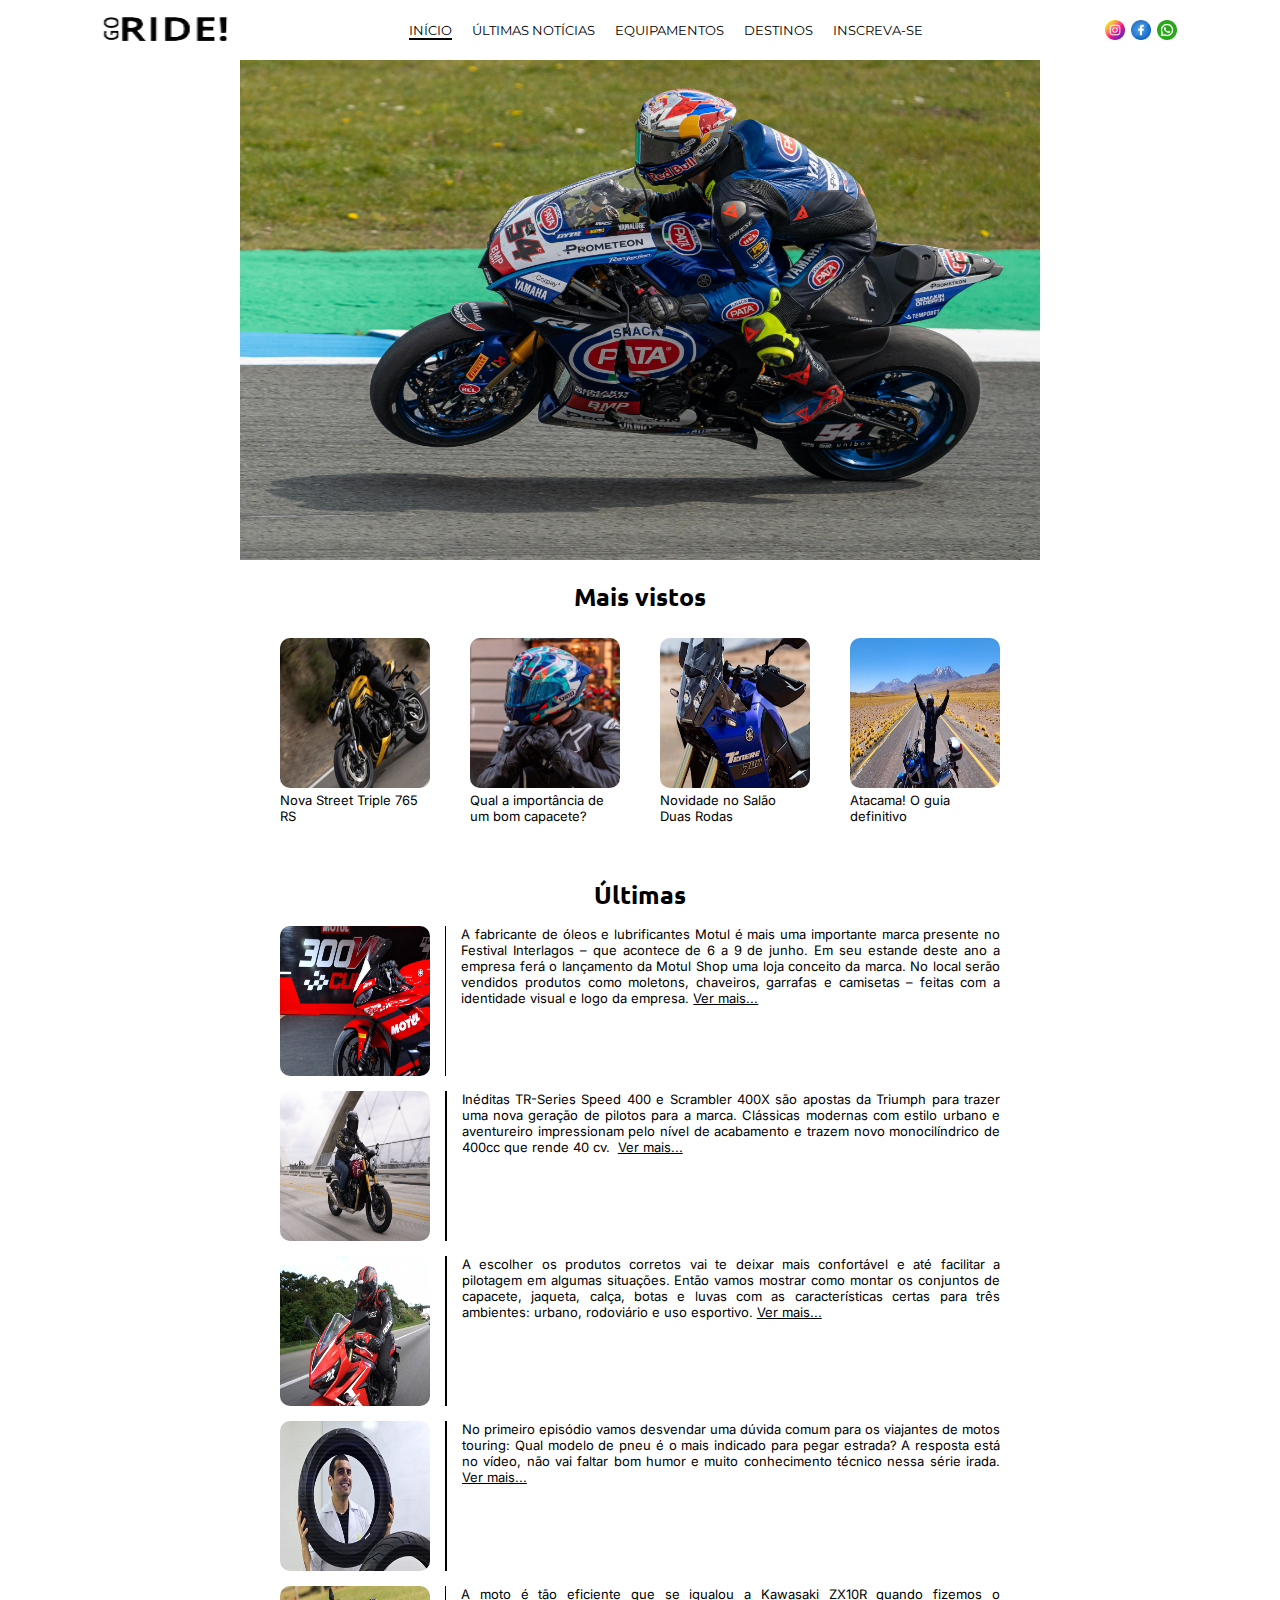
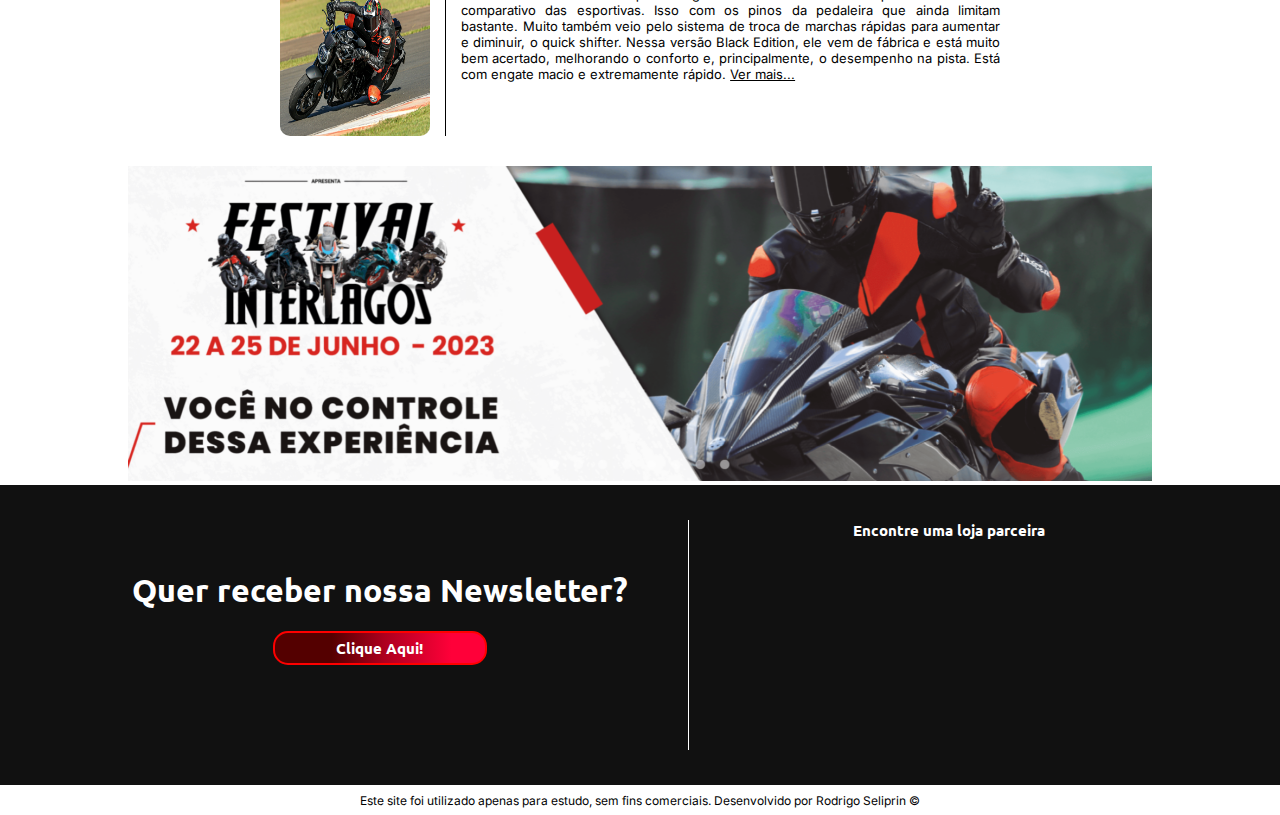
==== index.html @ 5e097d1b "Initial commit" ====
<!DOCTYPE html>
<html lang="pt-br">

<head>
    <meta charset="UTF-8">
    <meta name="viewport" content="width=device-width, initial-scale=1.0">
    <link rel="shortcut icon" href="/assets/images/logo.png" />
    <link rel="stylesheet" href="/style/index.css">
    <title>GoRide!</title>
</head>

<body>

    <header>
        <a href="/index.html"><img id="logo" src="/assets/images/logo.png" alt="logo"></a>
        <nav>
            <ul>
                <li><a href="/index.html" class="active">INÍCIO</a></li>
                <li><a href="/pages/latest.html">ÚLTIMAS NOTÍCIAS</a></li>
                <li><a href="/pages/equipment.html">EQUIPAMENTOS</a></li>
                <li><a href="/pages/destinations.html">DESTINOS</a></li>
                <li><a href="/pages/subscribe.html">INSCREVA-SE</a></li>
            </ul>
        </nav>
        <div class="social-media">
            <a href="#"><img src="/assets/images/icon_instagram.png" alt="instagram"></a>
            <a href="#"><img src="/assets/images/icon_facebook.png" alt="facebook"></a>
            <a href="#"><img src="/assets/images/icon_whatsapp.png" alt="whatsapp"></a>
        </div>
        <div class="menu-mobile">
            <img src="/assets/images/menu_mobile.png" alt="menu">
        </div>
    </header>
    <main>

        <section class="banner">
            <img src="/assets/images/banner_superbike.jpg" alt="Banner">
        </section>

        <section class="primeira-principal">
            <h1>Mais vistos</h1>
            <div id="bloco1" class="primeira-cards">
                <div class="card">
                    <img src="/assets/images/street_triple.jpg" alt="Street Triple">
                    <a href="/pages/latest.html"><p>Nova Street Triple 765 RS</p></a>
                </div>
                <div id="bloco1" class="card">
                    <img src="/assets/images/helmet_shoei.jpg" alt="Helmet Shoei">
                    <a href="/pages/equipment.html"><p>Qual a importância de um bom capacete?</p></a>
                </div>
                <div id="bloco2" class="card">
                    <img src="/assets/images/yamaha_tenere1.jpg" alt="Yamaha Tenere">
                    <a href="/pages/latest.html"><p>Novidade no Salão Duas Rodas</p></a>
                </div>
                <div id="bloco2" class="card">
                    <img src="/assets/images/destino_atacama.jpg" alt="Atacama">
                    <a href="/pages/destinations.html"><p>Atacama! O guia definitivo</p></a>
                </div>
            </div>
        </section>

        <section class="segunda-principal">
            <h1>Últimas</h1>
            <div class="segunda-cards">
                <div class="card-ultimas">
                    <img src="/assets/images/motul_ducati.jpg" alt="Ducati Motul">
                    <div class="linha-divisoria"></div>
                    <p>A fabricante de óleos e lubrificantes Motul é mais uma importante marca
                        presente no Festival Interlagos – que acontece de 6 a 9 de junho.
                        Em seu estande deste ano a empresa ferá o lançamento da Motul Shop uma
                        loja conceito da marca. No local serão vendidos produtos como moletons,
                        chaveiros, garrafas e camisetas – feitas com a identidade visual e logo
                        da empresa. <a href="/pages/latest.html">Ver mais...</a></p>
                </div>
                <div class="card-ultimas">
                    <img src="/assets/images/speed_quatrocentos.jpg" alt="Speed 400">
                    <div class="linha-divisoria"></div>
                    <p>Inéditas TR-Series Speed 400 e Scrambler 400X são apostas da Triumph para trazer uma nova
                        geração de pilotos para a marca. Clássicas modernas com estilo urbano e aventureiro
                        impressionam pelo nível de acabamento e trazem novo monocilíndrico de 400cc que rende 40 cv.  <a
                            href="/pages/latest.html">Ver mais...</a></p>
                </div>
                <div class="card-ultimas">
                    <img src="/assets/images/cbr_equipamento.jpg" alt="Cbr Equipamento">
                    <div class="linha-divisoria"></div>
                    <p>A escolher os produtos corretos vai te deixar mais confortável e até facilitar a pilotagem em
                        algumas situações. Então vamos mostrar como montar os conjuntos de capacete,
                        jaqueta, calça, botas e luvas com as características certas para três ambientes:
                        urbano, rodoviário e uso esportivo. <a href="/pages/equipment.html">Ver mais...</a></p>
                </div>
                <div class="card-ultimas">
                    <img src="/assets/images/durval_pneus.jpg" alt="Durval Pneus">
                    <div class="linha-divisoria"></div>
                    <p>No primeiro episódio vamos desvendar uma dúvida comum para os viajantes de motos touring:
                        Qual modelo de pneu é o mais indicado para pegar estrada? A resposta está no vídeo,
                        não vai faltar bom humor e muito conhecimento técnico nessa série irada. <a href="/pages/equipment.html">Ver
                            mais...</a></p>
                </div>
                <div class="card-ultimas">
                    <img src="/assets/images/cb_black.jpg" alt="Cb 1000 black">
                    <div class="linha-divisoria"></div>
                    <p>A moto é tão eficiente que se igualou a Kawasaki ZX10R quando fizemos o comparativo das
                        esportivas. Isso com os pinos da pedaleira que ainda limitam bastante. Muito também veio pelo
                        sistema de troca de marchas rápidas para aumentar e diminuir, o quick shifter.
                        Nessa versão Black Edition, ele vem de fábrica e está muito bem acertado, melhorando o conforto
                        e,
                        principalmente, o desempenho na pista. Está com engate macio e extremamente rápido.
                        <a href="/pages/latest.html">Ver mais...</a>
                    </p>
                </div>
            </div>
        </section>

        <section class="anuncio-principal">
            <div class="festival-interlagos">
                <a href="https://moto.festivalinterlagos.com.br/" target="_blank"><img src="/assets/images/festival_interlagos.png" alt="Festival Interlagos"></a>
            </div>
        </section>

    </main>
    <footer>
        <section class="conteudo-footer">
            <div class="lado-esquerdo">
                <h1>Quer receber nossa Newsletter?</h1>
                <a href="/pages/subscribe.html"><h1 class="btn-footer">Clique Aqui!</h1></a>
            </div>

            <div class="linha-divisoria2"></div>
            <div class="lado-direito">
                <h1>Encontre uma loja parceira</h1>
                <iframe
                    src="https://www.google.com/maps/embed?pb=!1m18!1m12!1m3!1d3464.9139925303493!2d-53.720497223685484!3d-29.722250516411894!2m3!1f0!2f0!3f0!3m2!1i1024!2i768!4f13.1!3m3!1m2!1s0x9503b5e746b1eaeb%3A0x56e8d3ad477aa41!2sCol%C3%A9gio%20Polit%C3%A9cnico%20-%20UFSM!5e0!3m2!1spt-BR!2sbr!4v1719431964272!5m2!1spt-BR!2sbr"
                    width="400" height="200" style="border:0; border-radius: 10px;" allowfullscreen="" loading="lazy"
                    ferrerpolicy="no-referrer-when-downgrade"></iframe>
            </div>
        </section>
    </footer>
    <section>
        <div class="copyright">
            <p>Este site foi utilizado apenas para estudo, sem fins comerciais.
                Desenvolvido por Rodrigo Seliprin ©</p>
        </div>
    </section>
    <script src="/script/script.js"></script>
</body>

</html>
---- style/index.css ----
@import url('https://fonts.googleapis.com/css2?family=Montserrat:ital,wght@0,100..900;1,100..900&display=swap');
@import url('https://fonts.googleapis.com/css2?family=Ubuntu:ital,wght@0,300;0,400;0,500;0,700;1,300;1,400;1,500;1,700&display=swap');
@import url('https://fonts.googleapis.com/css2?family=Inter:wght@100..900&display=swap');

* {
    margin: 0;
    padding: 0;
}

header {
    width: 100%;
    height: 60px;
    background-color: #FFFFFF;
    display: flex;
    align-items: center;
    font-family: "Montserrat", sans-serif;
    font-size: 13px;
}

#logo {
    margin-left: 100px;
    width: 130px;
    height: 30px;
}

nav {
    width: 100%;
    display: flex;
    justify-content: center;
}

ul {
    display: flex;
}

li {
    list-style-type: none;
    margin: 10px;
}

a {
    color: black;
}

li > a:hover {
    opacity: 20%;
}

nav ul li a.active {
    text-decoration: underline;
    text-decoration-thickness: 2px;
    text-underline-offset: 3px; 
}

nav ul li a {
    text-decoration: none;
}

.menu-mobile {
    display: none;
}

.social-media {
    display: flex;
    margin-right: 100px;
}

.social-media {
    display: flex;
    align-items: center;
}

.social-media > a {
    width: 20px;
    height: 20px;
    margin: 3px;
}

.social-media > a:hover{
    opacity: 20%;
}

.banner {
    width: 800px;
    height: 500px;
    margin: 0 auto;
}

.banner > img {
    width: 100%;
    height: 500px;
}

.primeira-principal {
    width: 800px;
    margin: 0 auto;
    
}

.primeira-principal > h1 {
    text-align: center;
    margin-top: 20px;
    font-family: "Ubuntu", sans-serif;
    font-size: 25px;
}

.primeira-cards {
    width: 800px;
    display: flex;
    flex-wrap: wrap;
    justify-content: space-evenly;
}

.card {
    width: 150px;
    height: 150px;
    margin-top: 25px;
}

.card > a {
    font-family: "Inter", sans-serif;
    font-size: 13px;
    text-decoration: none;
}

.card > img {
    width: 150px;
    height: 150px;
    border-radius: 10px;
}

.segunda-principal {
    width: 800px;
    margin: 0 auto;
}

.segunda-principal > h1 {
    text-align: center;
    margin-top: 90px;
    font-family: "Ubuntu", sans-serif;
    font-size: 25px;
}

.card-ultimas {
    display: flex;
    margin: 15px 40px 15px 40px;
}

.card-ultimas > p {
    font-family: "Inter", sans-serif;
    font-size: 13px;
    text-align: justify;
    
}

.card-ultimas > img {
    width: 150px;
    height: 150px;
    border-radius: 10px;
}

.linha-divisoria {
    width: 6px;
    background-color: #000000; 
    margin: 0 15px; 
}

.anuncio-principal {
    display: flex;
    justify-content: center;
    margin-top: 30px;
}

.festival-interlagos > a, img {
    width: 100%;
}

footer {
    width: 100%;
    background-color: aqua;
    height: 300px;
    display: flex;
    justify-content: center;
    align-items: center;
    background-color: #111111;
}

.conteudo-footer {
    display: flex;
    color: #FFFFFF;
    font-family: "Ubuntu", sans-serif;
}

.lado-esquerdo {
    display: flex;
    flex-direction: column;
    margin-right: 50px;
    margin-top: 50px;
    text-align: center;
}

.lado-esquerdo > a {
    text-decoration: none;
    color: #FFFFFF;
}

.btn-footer {
    border: 2px solid red;
    border-radius: 15px;
    width: 200px;
    margin: 0 auto;
    background: rgb(84,0,0);
    background: linear-gradient(90deg, rgba(84,0,0,1) 27%, rgba(173,0,30,1) 52%, rgba(255,0,57,1) 84%);
    font-size: 15px;
    padding: 5px;
}

.btn-footer {
    margin-top: 20px;
}

.btn-footer:hover {
    background: red;
    transition: 2s;
}

.linha-divisoria2 {
    width: 1px;
    background-color: #FFFFFF; 
    margin: 0 10px; 
}

.lado-direito {
    display: flex;
    flex-direction: column;
    margin-left: 50px;
    text-align: center;
}

.lado-direito > h1 {
    font-size: 15px;
}

iframe {
    margin-top: 10px;
}

.copyright {
    width: 100%;
    height: 30px;
    font-family: "Inter", sans-serif;
    font-size: 12px;
    display: flex;
    justify-content: center;
    align-items: center;
}

/* RESPONSIVIDADE */
/* DESKTOP */
@media screen and (min-width: 1024px) {
    
}
/* TABLET */
@media screen and (min-width: 768px) and (max-width: 1023px) {
    #logo {
        width: 100px;
        margin-left: 30px;
    }
    nav {
        font-size: 10px;
    }
    .social-media {
        display: flex;
        margin-right: 50px;
    }
    .banner {
        height: 400px;
    }
    .banner > img {
        height: 400px;
    }
    footer {
        height: 450px;
        
    }
    .conteudo-footer {
        display: flex;
        flex-direction: column;
    }
    .lado-esquerdo {
        margin: 0;
        margin-top: 20px;
    }
    .linha-divisoria2 {
        display: none;
    }
    .lado-direito {
        margin: 0;
        margin-top: 30px;
    }
}
/* MOBILE */
@media screen and (max-width: 767px) {
    #logo {
        width: 100px;
        margin-left: 30px;
    }
    nav {
        display: none;
    }
    .social-media {
        display: none;
    }
    .menu-mobile {
        display:flex;
        width: 100%;
        justify-content: end;
        margin-right: 25px;
    }
    .menu-mobile > img {
        width: 35px;
        height: 35px;
    }
    .banner {
        width: 100%;
        height: 300px;
    }
    .banner > img {
        height: 300px;
    }
    .primeira-principal {
        width: 350px;
        height: 400px;
        margin: 0 auto;
    }
    .primeira-cards {
        width: 350px;
        height: 100%;
    }
    .card {
        width: 150px;
        padding: 0px;
    }
    .card > p {
        font-size: 11px;
    }
    .card > img {
        width: 150px;
        height: 150px;
    }
    .segunda-principal {
        width: 350px;
        margin: 0 auto;
    }
    .segunda-cards {
        display: flex;
        justify-content: center;
        flex-wrap:wrap;
    }
    .card-ultimas {
        display: flex;
        flex-direction: column;
    }
    .linha-divisoria {
        display: none;
    }
    .card-ultimas > img {
        width: 350px;
        height: 250px;
        border-radius: 10px;
    }
    .card-ultimas > p {
        margin-top: 10px;
    }
    footer {
        height: 100%;
    }
    .conteudo-footer {
        display: flex;
        flex-direction: column;
        margin-bottom: 40px;
    }
    .lado-esquerdo {
        margin: 0;
        margin-top: 20px;
    }
    .linha-divisoria2 {
        display: none;
    }
    .lado-direito {
        margin: 0 auto;
        margin-top: 30px;
    }
    .lado-direito > iframe {
        width: 300px;
    }
    .copyright {
        font-size: 8px;
    }
}
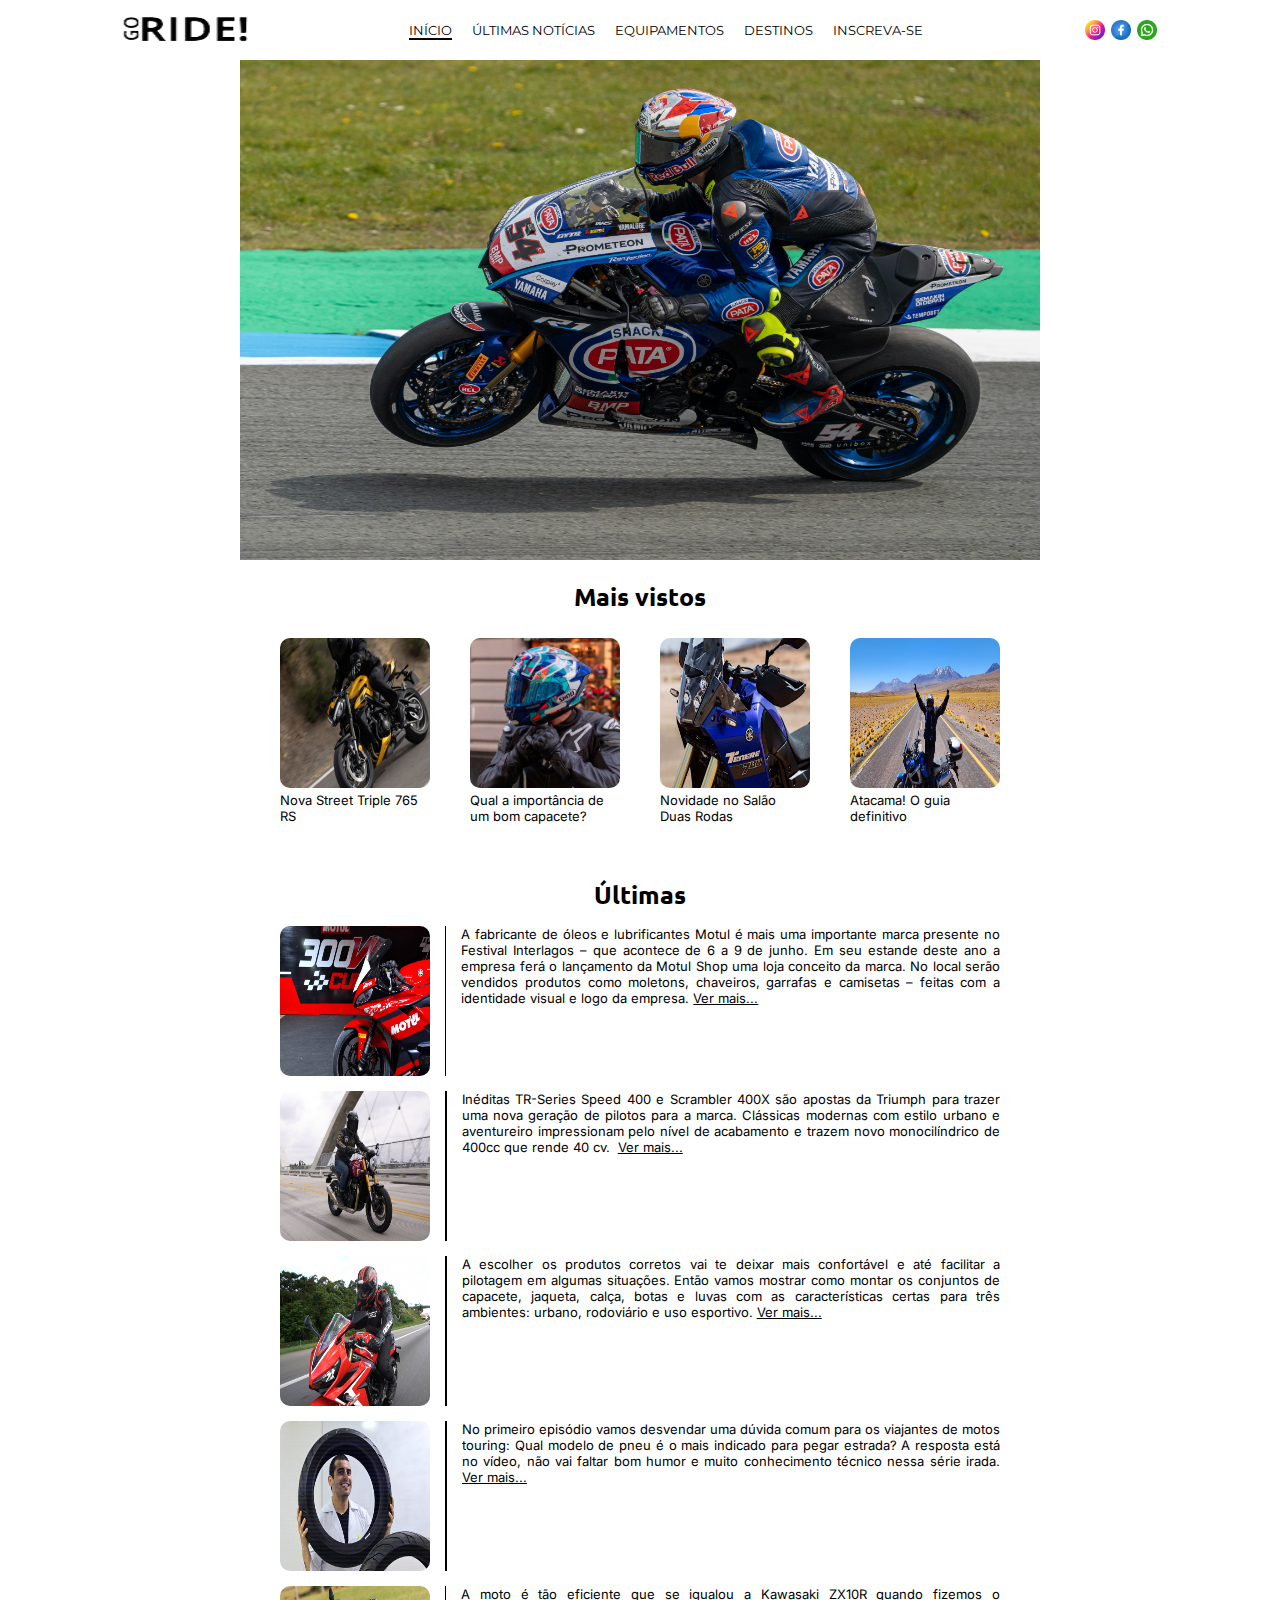
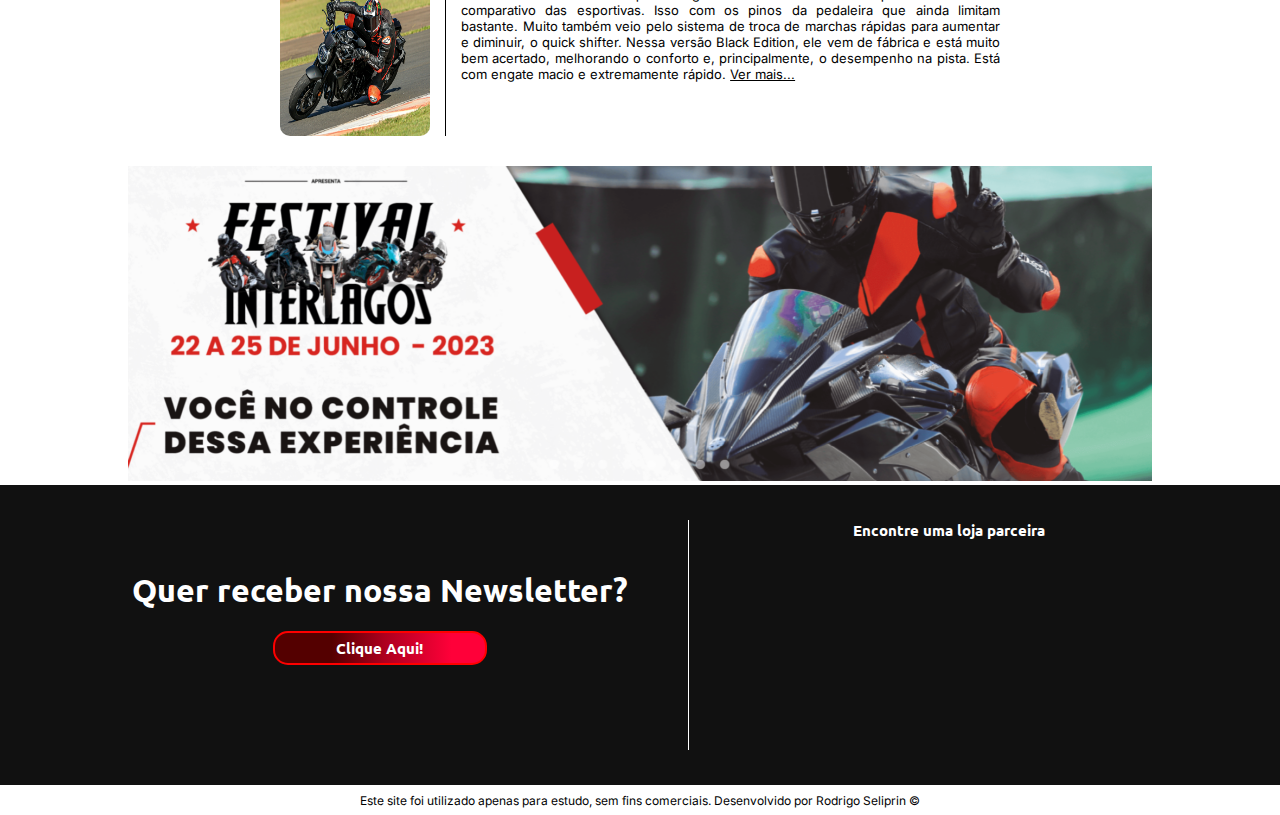
==== commit 792431a0: "dropdown active" ====
--- a/index.html
+++ b/index.html
@@ -14,7 +14,7 @@
     <header>
         <a href="/index.html"><img id="logo" src="/assets/images/logo.png" alt="logo"></a>
         <nav>
-            <ul>
+            <ul id="nav-list">
                 <li><a href="/index.html" class="active">INÍCIO</a></li>
                 <li><a href="/pages/latest.html">ÚLTIMAS NOTÍCIAS</a></li>
                 <li><a href="/pages/equipment.html">EQUIPAMENTOS</a></li>
@@ -27,7 +27,7 @@
             <a href="#"><img src="/assets/images/icon_facebook.png" alt="facebook"></a>
             <a href="#"><img src="/assets/images/icon_whatsapp.png" alt="whatsapp"></a>
         </div>
-        <div class="menu-mobile">
+        <div class="menu-mobile" id="mobile-menu">
             <img src="/assets/images/menu_mobile.png" alt="menu">
         </div>
     </header>
--- a/style/index.css
+++ b/style/index.css
@@ -13,8 +13,11 @@
     background-color: #FFFFFF;
     display: flex;
     align-items: center;
+    justify-content: space-between;
+    font-size: 13px;
+    padding: 0 20px;
+    box-sizing: border-box;
     font-family: "Montserrat", sans-serif;
-    font-size: 13px;
 }
 
 #logo {
@@ -31,6 +34,7 @@
 
 ul {
     display: flex;
+    align-items: center;
 }
 
 li {
@@ -43,7 +47,7 @@
 }
 
 li > a:hover {
-    opacity: 20%;
+    opacity: 0.6;
 }
 
 nav ul li a.active {
@@ -58,6 +62,7 @@
 
 .menu-mobile {
     display: none;
+    cursor: pointer;
 }
 
 .social-media {
@@ -77,7 +82,7 @@
 }
 
 .social-media > a:hover{
-    opacity: 20%;
+    opacity: 0.6;
 }
 
 .banner {
@@ -321,6 +326,26 @@
         width: 35px;
         height: 35px;
     }
+    nav.active {
+        display: flex;
+        flex-direction: column;
+        position: absolute;
+        top: 60px;
+        left: 0;
+        right: 0;
+        background-color: #FFFFFF;
+        border-top: 1px solid #ddd;
+        box-shadow: 0 2px 5px rgba(0, 0, 0, 0.1);
+    }
+
+    nav.active ul {
+        flex-direction: column;
+        align-items: flex-start;
+    }
+
+    nav.active ul li {
+        margin: 15px;
+    }
     .banner {
         width: 100%;
         height: 300px;
@@ -395,6 +420,6 @@
         width: 300px;
     }
     .copyright {
-        font-size: 8px;
-    }
-}
+        font-size: 7px;
+    }
+}
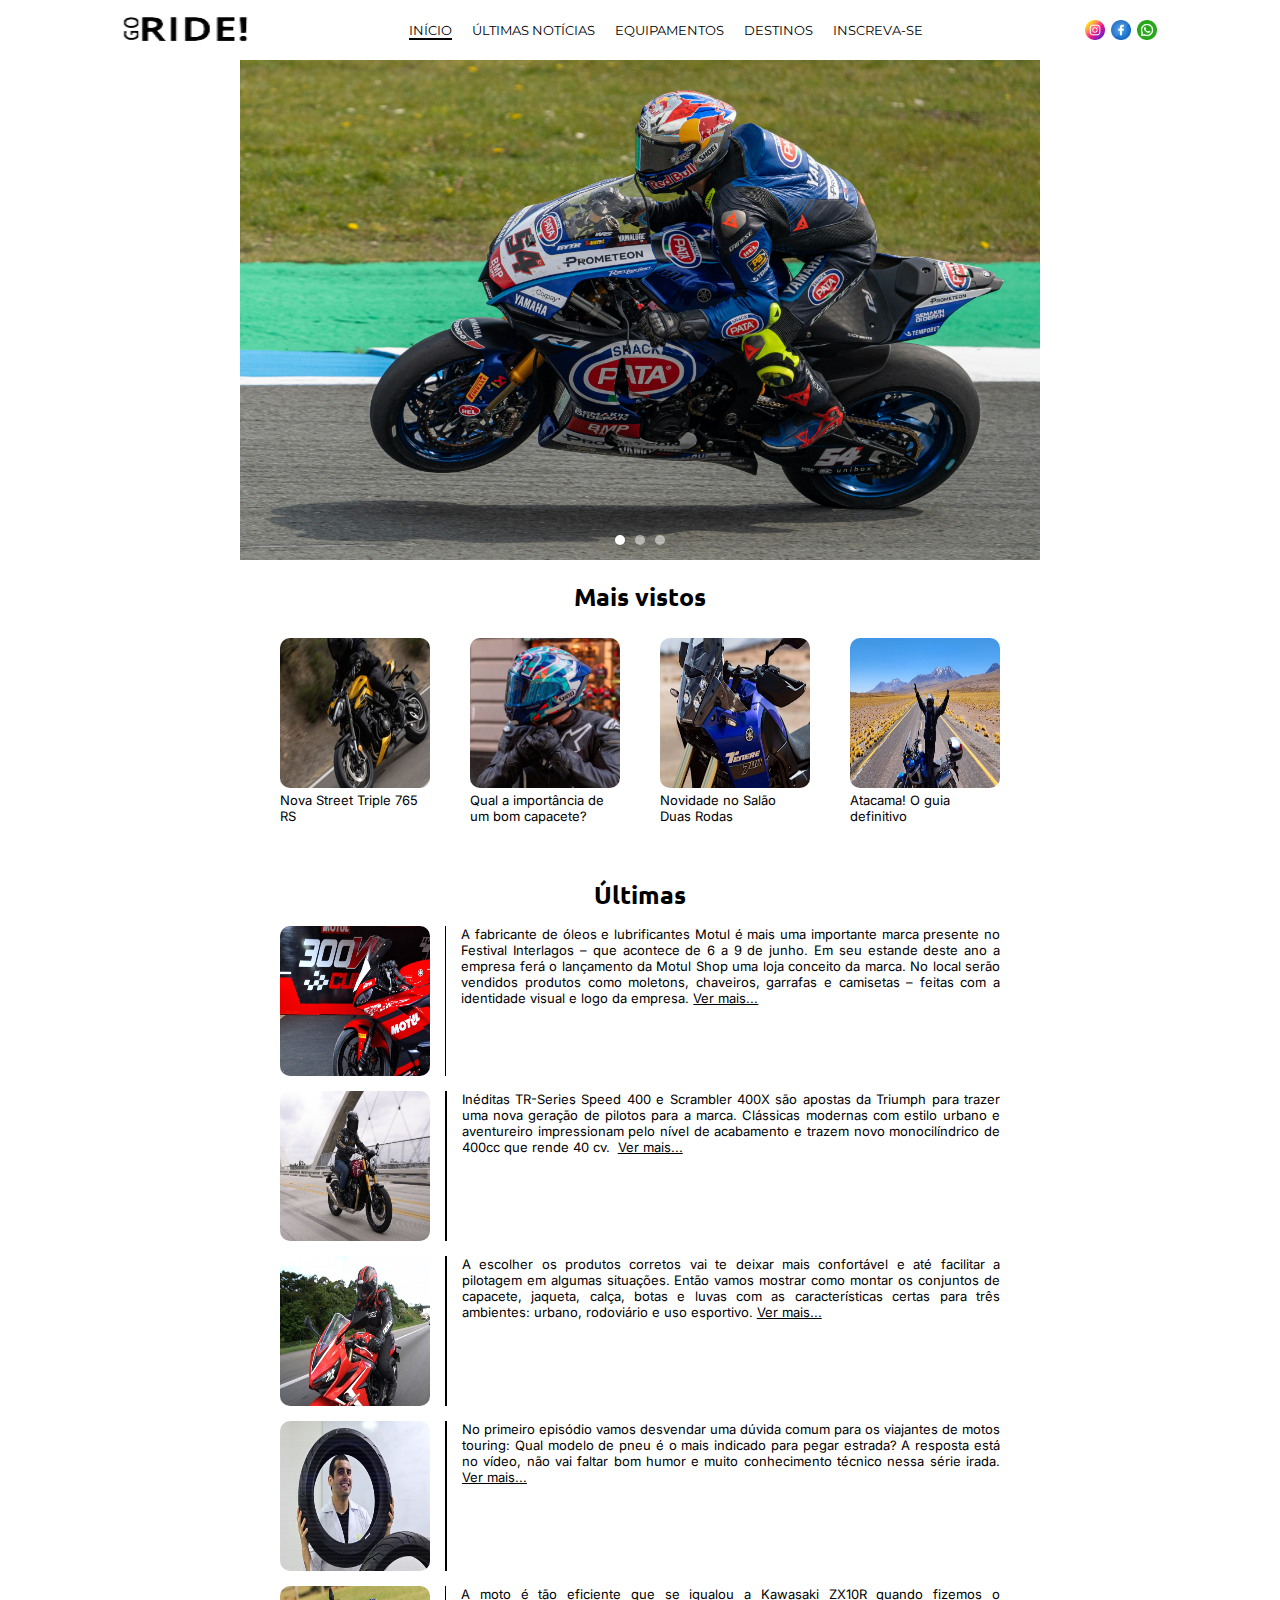
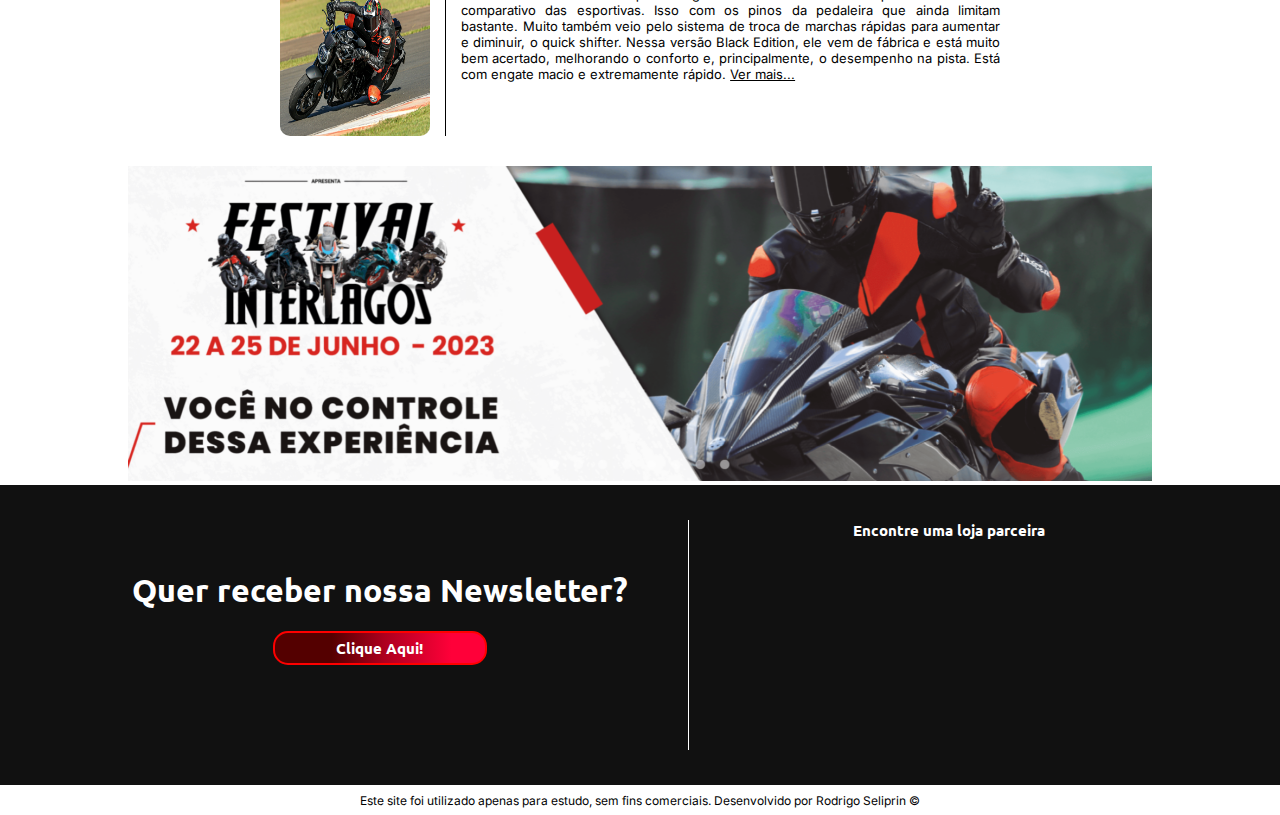
==== commit f54ed510: "commit final" ====
--- a/index.html
+++ b/index.html
@@ -32,11 +32,20 @@
         </div>
     </header>
     <main>
-
         <section class="banner">
-            <img src="/assets/images/banner_superbike.jpg" alt="Banner">
+            <div class="carousel">
+                <div class="carousel-images">
+                    <img src="/assets/images/banner_superbike.jpg" alt="Banner 1">
+                    <img src="/assets/images/banner_superbike2.jpg" alt="Banner 2">
+                    <img src="/assets/images/banner_superbike3.jpg" alt="Banner 3">
+                </div>
+                <div class="carousel-indicators">
+                    <span class="indicator" data-slide="0"></span>
+                    <span class="indicator" data-slide="1"></span>
+                    <span class="indicator" data-slide="2"></span>
+                </div>
+            </div>
         </section>
-
         <section class="primeira-principal">
             <h1>Mais vistos</h1>
             <div id="bloco1" class="primeira-cards">
--- a/style/index.css
+++ b/style/index.css
@@ -89,12 +89,51 @@
     width: 800px;
     height: 500px;
     margin: 0 auto;
-}
-
-.banner > img {
-    width: 100%;
-    height: 500px;
-}
+    overflow: hidden;
+    position: relative;
+}
+
+.carousel {
+    width: 100%;
+    height: 100%;
+    position: relative;
+}
+
+.carousel-images {
+    display: flex;
+    transition: transform 0.5s ease-in-out;
+}
+
+.carousel-images img {
+    width: 100%;
+    height: 100%;
+    object-fit: cover;
+}
+
+.carousel-indicators {
+    position: absolute;
+    bottom: 15px;
+    left: 50%;
+    transform: translateX(-50%);
+    display: flex;
+    justify-content: center;
+    align-items: center;
+}
+
+.indicator {
+    width: 10px;
+    height: 10px;
+    background-color: rgba(255, 255, 255, 0.5);
+    border-radius: 50%;
+    margin: 0 5px;
+    cursor: pointer;
+    transition: background-color 0.3s;
+}
+
+.indicator.active {
+    background-color: rgba(255, 255, 255, 1);
+}
+
 
 .primeira-principal {
     width: 800px;
@@ -260,12 +299,11 @@
     align-items: center;
 }
 
-/* RESPONSIVIDADE */
-/* DESKTOP */
+
 @media screen and (min-width: 1024px) {
     
 }
-/* TABLET */
+
 @media screen and (min-width: 768px) and (max-width: 1023px) {
     #logo {
         width: 100px;
@@ -304,7 +342,7 @@
         margin-top: 30px;
     }
 }
-/* MOBILE */
+
 @media screen and (max-width: 767px) {
     #logo {
         width: 100px;
@@ -346,13 +384,15 @@
     nav.active ul li {
         margin: 15px;
     }
+
     .banner {
         width: 100%;
         height: 300px;
     }
-    .banner > img {
+    .carousel-images img {
         height: 300px;
     }
+
     .primeira-principal {
         width: 350px;
         height: 400px;
@@ -408,6 +448,7 @@
     .lado-esquerdo {
         margin: 0;
         margin-top: 20px;
+        font-size: 12px;
     }
     .linha-divisoria2 {
         display: none;
